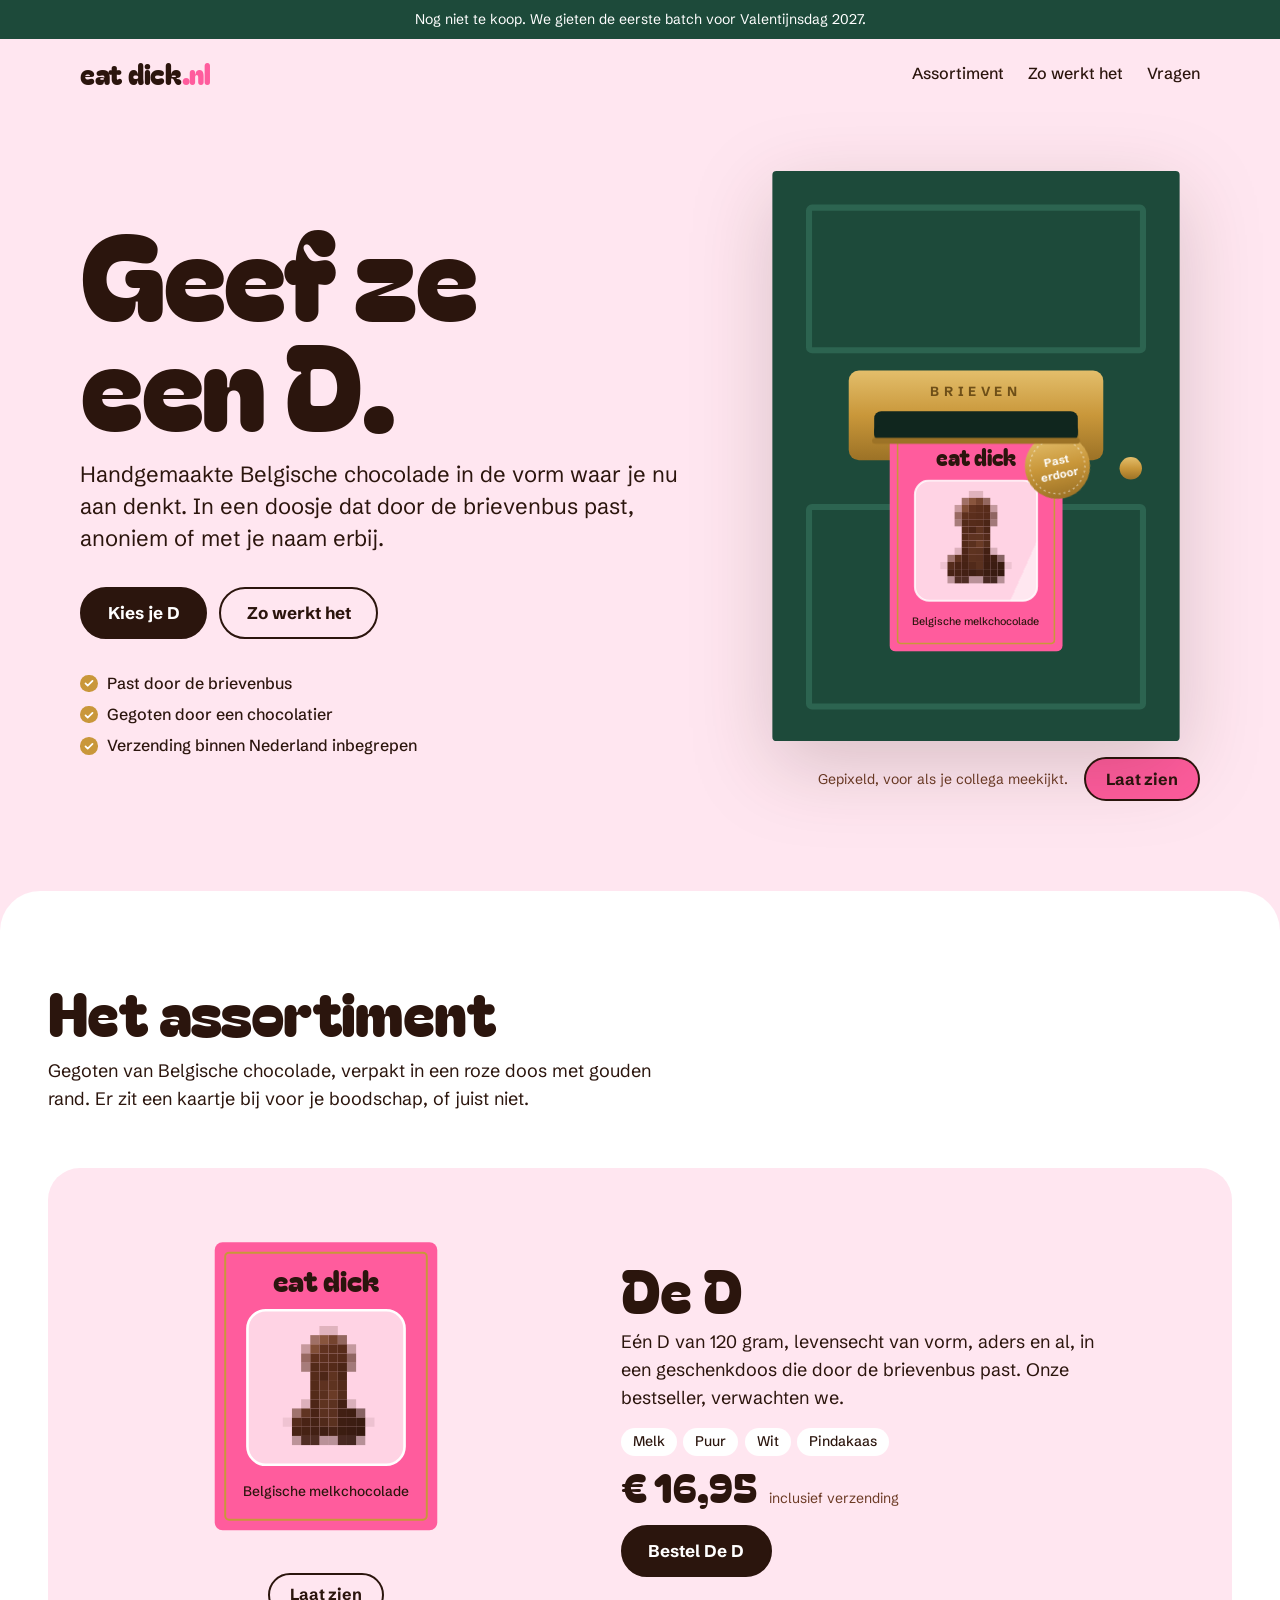
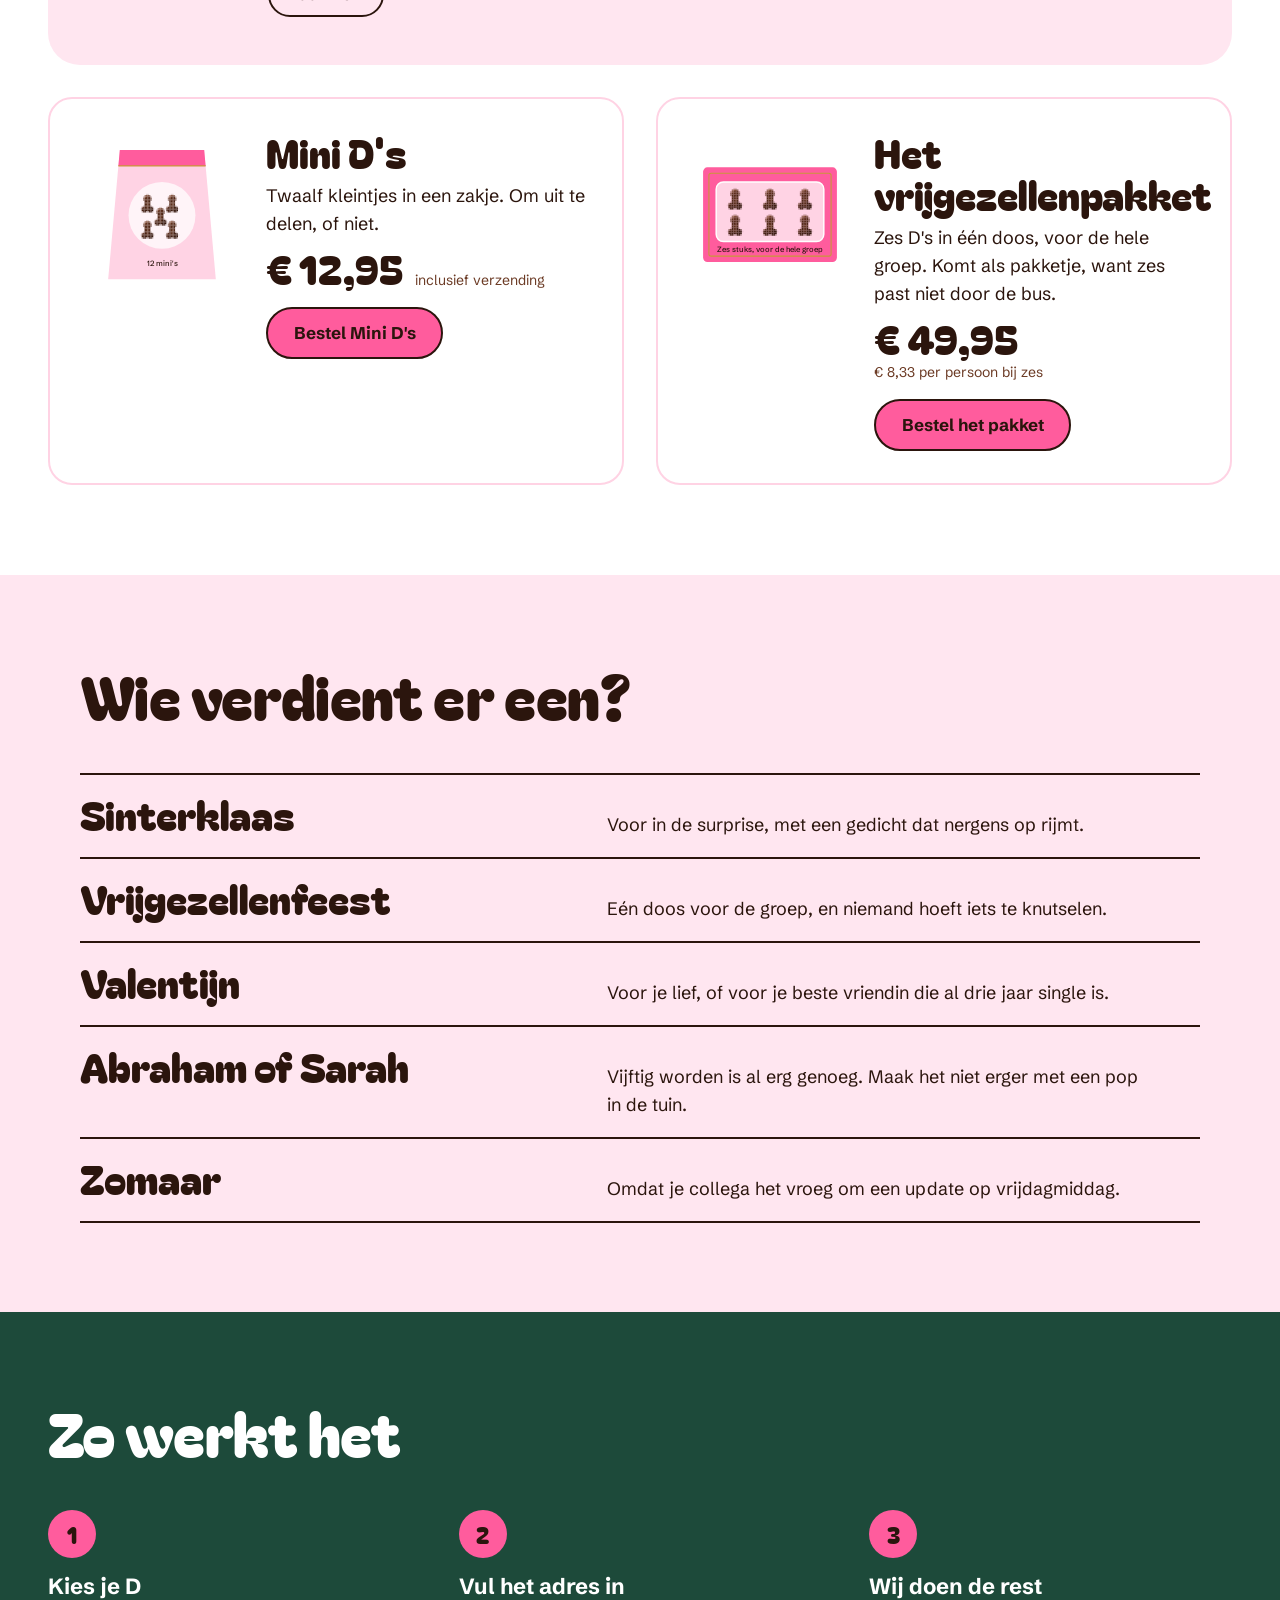
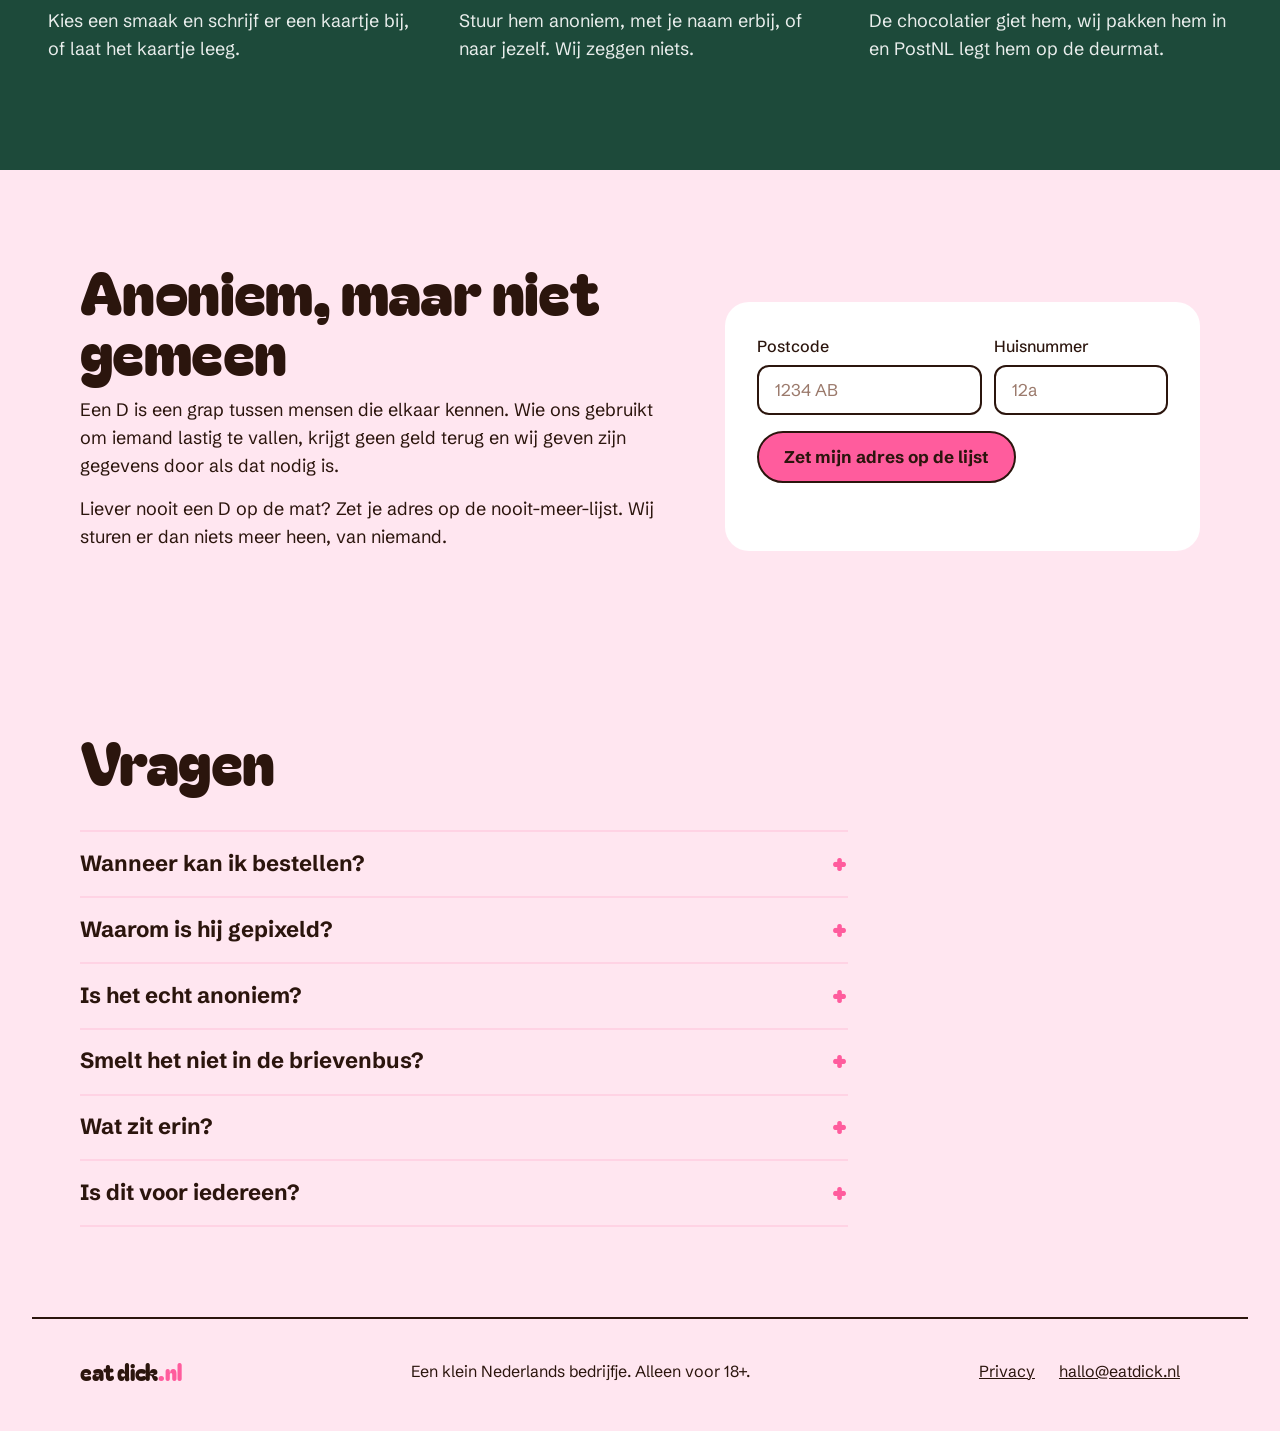
==== site/index.html @ e7f97c69 "Move the site into site/ and add the project brief and cost model The repo now holds the whole proje" ====
<!doctype html>
<html lang="nl">
<head>
  <meta charset="utf-8">
  <meta name="viewport" content="width=device-width, initial-scale=1">
  <title>eat dick — chocolade die door de brievenbus past</title>
  <meta name="description" content="Handgemaakte Belgische chocolade in de vorm waar je aan denkt. In een doosje dat door de brievenbus past, anoniem of met je naam erbij. Eerste batch voor Valentijnsdag 2027.">
  <meta name="theme-color" content="#1D4A3A">
  <link rel="icon" href="favicon.svg" type="image/svg+xml">
  <meta property="og:type" content="website">
  <meta property="og:url" content="https://eatdick.nl/">
  <meta property="og:title" content="Geef ze een D.">
  <meta property="og:description" content="Handgemaakte Belgische chocolade die door de brievenbus past. Anoniem of met je naam erbij.">
  <meta property="og:image" content="https://eatdick.nl/og.png">
  <meta name="twitter:card" content="summary_large_image">
  <link rel="preload" href="fonts/bagel-fat-one.woff2" as="font" type="font/woff2" crossorigin>
  <link rel="stylesheet" href="styles.css">
  <script src="config.js"></script>
  <script src="app.js" defer></script>
</head>
<body>
  <a class="skip" href="#assortiment">Naar het assortiment</a>

  <p class="notice">Nog niet te koop. We gieten de eerste batch voor <span data-launch>Valentijnsdag 2027</span>.</p>

  <header class="site-header">
    <a class="wordmark" href="/" aria-label="eat dick, naar de homepage">eat dick<span>.nl</span></a>
    <nav aria-label="Hoofdmenu">
      <a href="#assortiment">Assortiment</a>
      <a href="#zo-werkt-het">Zo werkt het</a>
      <a href="#vragen">Vragen</a>
    </nav>
  </header>

  <main>
    <!-- Hero -->
    <section class="hero" aria-labelledby="hero-title">
      <div class="hero-copy">
        <h1 id="hero-title">Geef ze een&nbsp;D.</h1>
        <p class="lede">Handgemaakte Belgische chocolade in de vorm waar je nu aan denkt. In een doosje dat door de brievenbus past, anoniem of met je naam erbij.</p>
        <div class="hero-actions">
          <a class="btn btn-primary" href="#assortiment">Kies je D</a>
          <a class="btn btn-quiet" href="#zo-werkt-het">Zo werkt het</a>
        </div>
        <ul class="assurances">
          <li>Past door de brievenbus</li>
          <li>Gegoten door een chocolatier</li>
          <li>Verzending binnen Nederland inbegrepen</li>
        </ul>
      </div>

      <figure class="hero-art">
        <svg viewBox="0 0 440 560" class="door" focusable="false" aria-hidden="true">
          <defs>
            <linearGradient id="choc" x1="0" y1="0" x2="1" y2="1">
              <stop offset="0" stop-color="#7A4128"/>
              <stop offset=".55" stop-color="#4A2416"/>
              <stop offset="1" stop-color="#2B150D"/>
            </linearGradient>
            <linearGradient id="brass" x1="0" y1="0" x2="0" y2="1">
              <stop offset="0" stop-color="#E3BE6B"/>
              <stop offset=".5" stop-color="#C9973A"/>
              <stop offset="1" stop-color="#9C7226"/>
            </linearGradient>
            <clipPath id="below-slot"><rect x="0" y="250" width="440" height="310"/></clipPath>
            <clipPath id="window"><rect x="25" y="52" width="120" height="118" rx="14"/></clipPath>
          </defs>

          <!-- the front door -->
          <rect x="20" y="0" width="400" height="560" rx="4" fill="#1D4A3A"/>
          <rect x="56" y="36" width="328" height="140" rx="3" fill="none" stroke="#2C6450" stroke-width="6"/>
          <rect x="56" y="330" width="328" height="196" rx="3" fill="none" stroke="#2C6450" stroke-width="6"/>
          <circle cx="372" cy="292" r="11" fill="url(#brass)"/>

          <!-- brass letterbox -->
          <rect x="95" y="196" width="250" height="88" rx="10" fill="url(#brass)"/>
          <text x="220" y="221" text-anchor="middle" class="engraving">BRIEVEN</text>
          <rect x="120" y="236" width="200" height="28" rx="7" fill="#10261E"/>

          <!-- the box, coming through -->
          <g clip-path="url(#below-slot)">
            <g class="parcel">
              <g transform="translate(135 252)">
                <rect width="170" height="220" rx="6" fill="#FF5C9D"/>
                <rect x="8" y="8" width="154" height="204" rx="3" fill="none" stroke="#C9973A" stroke-width="1.5"/>
                <text x="85" y="38" text-anchor="middle" class="box-mark">eat dick</text>
                <rect x="25" y="52" width="120" height="118" rx="14" fill="#FFD3E4"/>
                <use class="art-px" href="#dick-px" x="43" y="62" width="84" height="94"/>
                <use class="art-clear" href="#dick" x="43" y="62" width="84" height="94"/>
                <g clip-path="url(#window)">
                  <rect class="shine" x="-60" y="30" width="34" height="200" fill="#fff" opacity=".45" transform="rotate(24 85 111)"/>
                </g>
                <rect x="25" y="52" width="120" height="118" rx="14" fill="none" stroke="#fff" stroke-opacity=".8" stroke-width="2"/>
                <text x="85" y="194" text-anchor="middle" class="box-small">Belgische melkchocolade</text>
              </g>
              <g transform="translate(300 290) rotate(-12)">
                <circle r="32" fill="url(#brass)"/>
                <circle r="27" fill="none" stroke="#fff" stroke-opacity=".6" stroke-dasharray="2 3"/>
                <text y="-2" text-anchor="middle" class="seal">Past</text>
                <text y="12" text-anchor="middle" class="seal">erdoor</text>
              </g>
            </g>
          </g>
          <!-- lower lip of the slot, drawn over the box -->
          <rect x="120" y="250" width="200" height="14" rx="5" fill="#10261E"/>
          <rect x="118" y="262" width="204" height="6" rx="3" fill="#9C7226"/>
        </svg>
        <figcaption class="reveal-bar">
          <span>Gepixeld, voor als je collega meekijkt.</span>
          <button class="btn btn-secondary reveal" type="button" data-reveal aria-pressed="false">Laat zien</button>
        </figcaption>
      </figure>
    </section>

    <!-- Products -->
    <section id="assortiment" class="section full" aria-labelledby="assortiment-title">
      <div class="wrap">
      <h2 id="assortiment-title">Het assortiment</h2>
      <p class="section-intro">Gegoten van Belgische chocolade, verpakt in een roze doos met gouden rand. Er zit een kaartje bij voor je boodschap, of juist niet.</p>

      <article class="product product-featured" data-product="single">
        <div class="product-art">
          <svg viewBox="0 0 220 260" aria-hidden="true">
            <rect x="25" y="20" width="170" height="220" rx="6" fill="#FF5C9D"/>
            <rect x="33" y="28" width="154" height="204" rx="3" fill="none" stroke="#C9973A" stroke-width="1.5"/>
            <text x="110" y="58" text-anchor="middle" class="box-mark">eat dick</text>
            <rect x="50" y="72" width="120" height="118" rx="14" fill="#FFD3E4" stroke="#fff" stroke-width="2"/>
            <use class="art-px" href="#dick-px" x="70" y="84" width="84" height="94"/><use class="art-clear" href="#dick" x="70" y="84" width="84" height="94"/>
            <text x="110" y="214" text-anchor="middle" class="box-small">Belgische melkchocolade</text>
          </svg>
          <button class="btn btn-quiet reveal" type="button" data-reveal aria-pressed="false">Laat zien</button>
        </div>
        <div class="product-body">
          <h3>De D</h3>
          <p>Eén D van 120 gram, levensecht van vorm, aders en al, in een geschenkdoos die door de brievenbus past. Onze bestseller, verwachten we.</p>
          <ul class="flavours" aria-label="Smaken">
            <li>Melk</li><li>Puur</li><li>Wit</li><li>Pindakaas</li>
          </ul>
          <p class="price"><span data-price="single">€ 16,95</span> <small>inclusief verzending</small></p>
          <button class="btn btn-primary" type="button" data-order="single">Bestel De D</button>
        </div>
      </article>

      <div class="product-pair">
        <article class="product" data-product="mini">
          <div class="product-art" aria-hidden="true">
            <svg viewBox="0 0 220 220">
            <path d="M52 26h116l16 178H36z" fill="#FFD3E4"/>
            <path d="M52 26h116l2 22H50z" fill="#FF5C9D"/>
            <path d="M50 48h120" stroke="#C9973A" stroke-width="1.5"/>
            <circle cx="110" cy="116" r="46" fill="#fff" opacity=".75"/>
            <use class="art-px" href="#dick-px" x="78" y="86" width="24" height="27"/><use class="art-clear" href="#dick" x="78" y="86" width="24" height="27"/>
            <use class="art-px" href="#dick-px" x="112" y="86" width="24" height="27"/><use class="art-clear" href="#dick" x="112" y="86" width="24" height="27"/>
            <use class="art-px" href="#dick-px" x="96" y="104" width="24" height="27"/><use class="art-clear" href="#dick" x="96" y="104" width="24" height="27"/>
            <use class="art-px" href="#dick-px" x="78" y="122" width="24" height="27"/><use class="art-clear" href="#dick" x="78" y="122" width="24" height="27"/>
            <use class="art-px" href="#dick-px" x="112" y="122" width="24" height="27"/><use class="art-clear" href="#dick" x="112" y="122" width="24" height="27"/>
            <text x="110" y="186" text-anchor="middle" class="box-small">12 mini's</text>
          </svg>
          </div>
          <div class="product-body">
            <h3>Mini D's</h3>
            <p>Twaalf kleintjes in een zakje. Om uit te delen, of niet.</p>
            <p class="price"><span data-price="mini">€ 12,95</span> <small>inclusief verzending</small></p>
            <button class="btn btn-secondary" type="button" data-order="mini">Bestel Mini D's</button>
          </div>
        </article>

        <article class="product" data-product="party">
          <div class="product-art" aria-hidden="true">
            <svg viewBox="0 0 220 220">
            <rect x="18" y="50" width="184" height="130" rx="6" fill="#FF5C9D"/>
            <rect x="26" y="58" width="168" height="114" rx="3" fill="none" stroke="#C9973A" stroke-width="1.5"/>
            <rect x="36" y="70" width="148" height="82" rx="10" fill="#FFD3E4" stroke="#fff" stroke-width="2"/>
            <use class="art-px" href="#dick-px" x="48" y="78" width="28" height="31"/><use class="art-clear" href="#dick" x="48" y="78" width="28" height="31"/>
            <use class="art-px" href="#dick-px" x="96" y="78" width="28" height="31"/><use class="art-clear" href="#dick" x="96" y="78" width="28" height="31"/>
            <use class="art-px" href="#dick-px" x="144" y="78" width="28" height="31"/><use class="art-clear" href="#dick" x="144" y="78" width="28" height="31"/>
            <use class="art-px" href="#dick-px" x="48" y="114" width="28" height="31"/><use class="art-clear" href="#dick" x="48" y="114" width="28" height="31"/>
            <use class="art-px" href="#dick-px" x="96" y="114" width="28" height="31"/><use class="art-clear" href="#dick" x="96" y="114" width="28" height="31"/>
            <use class="art-px" href="#dick-px" x="144" y="114" width="28" height="31"/><use class="art-clear" href="#dick" x="144" y="114" width="28" height="31"/>
            <text x="110" y="166" text-anchor="middle" class="box-small">Zes stuks, voor de hele groep</text>
          </svg>
          </div>
          <div class="product-body">
            <h3>Het vrijgezellenpakket</h3>
            <p>Zes D's in één doos, voor de hele groep. Komt als pakketje, want zes past niet door de bus.</p>
            <p class="price"><span data-price="party">€ 49,95</span> <small><span data-price-pp="party">€ 8,33</span> per persoon bij zes</small></p>
            <button class="btn btn-secondary" type="button" data-order="party">Bestel het pakket</button>
          </div>
        </article>
      </div>
      </div>
    </section>

    <!-- Occasions -->
    <section class="section occasions" aria-labelledby="occasions-title">
      <h2 id="occasions-title">Wie verdient er een?</h2>
      <dl class="occasion-list">
        <div><dt>Sinterklaas</dt><dd>Voor in de surprise, met een gedicht dat nergens op rijmt.</dd></div>
        <div><dt>Vrijgezellenfeest</dt><dd>Eén doos voor de groep, en niemand hoeft iets te knutselen.</dd></div>
        <div><dt>Valentijn</dt><dd>Voor je lief, of voor je beste vriendin die al drie jaar single is.</dd></div>
        <div><dt>Abraham of Sarah</dt><dd>Vijftig worden is al erg genoeg. Maak het niet erger met een pop in de tuin.</dd></div>
        <div><dt>Zomaar</dt><dd>Omdat je collega het vroeg om een update op vrijdagmiddag.</dd></div>
      </dl>
    </section>

    <!-- How it works -->
    <section id="zo-werkt-het" class="section full" aria-labelledby="how-title">
      <div class="wrap">
      <h2 id="how-title">Zo werkt het</h2>
      <ol class="steps">
        <li>
          <h3>Kies je D</h3>
          <p>Kies een smaak en schrijf er een kaartje bij, of laat het kaartje leeg.</p>
        </li>
        <li>
          <h3>Vul het adres in</h3>
          <p>Stuur hem anoniem, met je naam erbij, of naar jezelf. Wij zeggen niets.</p>
        </li>
        <li>
          <h3>Wij doen de rest</h3>
          <p>De chocolatier giet hem, wij pakken hem in en PostNL legt hem op de deurmat.</p>
        </li>
      </ol>
      </div>
    </section>

    <!-- Policy -->
    <section id="nooit-meer" class="section policy" aria-labelledby="policy-title">
      <div class="policy-copy">
        <h2 id="policy-title">Anoniem, maar niet gemeen</h2>
        <p>Een D is een grap tussen mensen die elkaar kennen. Wie ons gebruikt om iemand lastig te vallen, krijgt geen geld terug en wij geven zijn gegevens door als dat nodig is.</p>
        <p>Liever nooit een D op de mat? Zet je adres op de nooit-meer-lijst. Wij sturen er dan niets meer heen, van niemand.</p>
      </div>
      <form class="optout" name="nooit-meer" method="POST" data-netlify="true" netlify-honeypot="bot-field" data-form="optout">
        <input type="hidden" name="form-name" value="nooit-meer">
        <p class="hp"><label>Niet invullen <input name="bot-field" tabindex="-1" autocomplete="off"></label></p>
        <div class="field-row">
          <label>Postcode
            <input name="postcode" required autocomplete="postal-code" inputmode="text" pattern="[1-9][0-9]{3}\s?[A-Za-z]{2}" placeholder="1234 AB">
          </label>
          <label>Huisnummer
            <input name="huisnummer" required autocomplete="address-line2" placeholder="12a">
          </label>
        </div>
        <button class="btn btn-secondary" type="submit">Zet mijn adres op de lijst</button>
        <p class="form-status" role="status" aria-live="polite"></p>
      </form>
    </section>

    <!-- FAQ -->
    <section id="vragen" class="section faq" aria-labelledby="faq-title">
      <h2 id="faq-title">Vragen</h2>
      <details>
        <summary>Wanneer kan ik bestellen?</summary>
        <p>We gieten de eerste batch voor <span data-launch>Valentijnsdag 2027</span>. Zet je op de lijst, dan krijg je als eerste een mail en <span data-discount>15</span>% korting op je eerste bestelling.</p>
      </details>
      <details>
        <summary>Waarom is hij gepixeld?</summary>
        <p>Omdat er misschien iemand over je schouder meekijkt. Druk op Laat zien, dan zie je hem zoals hij in de doos zit.</p>
      </details>
      <details>
        <summary>Is het echt anoniem?</summary>
        <p>Ja, als je dat kiest. De ontvanger ziet geen naam en geen afzender. Wij bewaren je gegevens wel, voor het geval iemand de grap niet grappig vindt.</p>
      </details>
      <details>
        <summary>Smelt het niet in de brievenbus?</summary>
        <p>Bij een hittegolf versturen we niet. We houden het weer in de gaten en sturen dan een dag later.</p>
      </details>
      <details>
        <summary>Wat zit erin?</summary>
        <p>Belgische chocolade met melk en soja. De pindakaassmaak bevat pinda. Alles wordt gemaakt in een keuken waar ook noten verwerkt worden.</p>
      </details>
      <details>
        <summary>Is dit voor iedereen?</summary>
        <p>Alleen voor 18 jaar en ouder, als afzender en als ontvanger.</p>
      </details>
    </section>
  </main>

  <footer class="site-footer">
    <p class="wordmark wordmark-small">eat dick<span>.nl</span></p>
    <p>Een klein Nederlands bedrijfje. Alleen voor 18+.</p>
    <p><a href="privacy.html">Privacy</a> <a href="mailto:hallo@eatdick.nl">hallo@eatdick.nl</a></p>
  </footer>

  <!-- Waitlist dialog (the "order" step) -->
  <dialog class="order" id="order" aria-labelledby="order-title">
    <form name="wachtlijst" method="POST" data-netlify="true" netlify-honeypot="bot-field" data-form="waitlist" class="order-form">
      <button class="close" type="button" data-close aria-label="Sluiten">×</button>
      <input type="hidden" name="form-name" value="wachtlijst">
      <input type="hidden" name="product">
      <input type="hidden" name="variant">
      <input type="hidden" name="prijs">
      <p class="hp"><label>Niet invullen <input name="bot-field" tabindex="-1" autocomplete="off"></label></p>

      <div class="order-step" data-step="form">
        <h2 id="order-title">De eerste batch komt eraan</h2>
        <p>We gieten de eerste D's voor <span data-launch>Valentijnsdag 2027</span>. Zet je op de lijst: je hoort het als eerste en krijgt <span data-discount>15</span>% korting op je eerste bestelling.</p>
        <p class="order-summary"><strong data-summary-name>De D</strong> <span data-summary-price>€ 16,95</span></p>

        <fieldset>
          <legend>Waar is hij voor?</legend>
          <div class="chips">
            <label><input type="radio" name="gelegenheid" value="sinterklaas" required> Sinterklaas</label>
            <label><input type="radio" name="gelegenheid" value="vrijgezellen"> Vrijgezellenfeest</label>
            <label><input type="radio" name="gelegenheid" value="valentijn"> Valentijn</label>
            <label><input type="radio" name="gelegenheid" value="verjaardag"> Verjaardag</label>
            <label><input type="radio" name="gelegenheid" value="zomaar"> Zomaar</label>
          </div>
        </fieldset>

        <fieldset>
          <legend>Hoe wil je hem versturen?</legend>
          <div class="chips">
            <label><input type="radio" name="verzending" value="anoniem" required> Anoniem</label>
            <label><input type="radio" name="verzending" value="met-naam"> Met mijn naam erbij</label>
            <label><input type="radio" name="verzending" value="naar-mezelf"> Naar mezelf</label>
          </div>
        </fieldset>

        <label class="field">E-mailadres
          <input type="email" name="email" required autocomplete="email" placeholder="jij@voorbeeld.nl">
        </label>

        <label class="consent">
          <input type="checkbox" name="toestemming" value="ja" required>
          <span>Ik ben 18 of ouder en wil één mail als de eerste batch klaar is. Afmelden kan altijd. <a href="privacy.html" target="_blank" rel="noopener">Privacy</a></span>
        </label>

        <button class="btn btn-primary btn-wide" type="submit">Zet me op de lijst</button>
        <p class="form-status" role="status" aria-live="polite"></p>
      </div>

      <div class="order-step" data-step="done" hidden>
        <h2 tabindex="-1" data-done-title>Je staat op de lijst</h2>
        <p>Zodra de eerste batch gegoten is, krijg je een mail met je kortingscode. Ken je iemand die er een verdient? Stuur deze site door.</p>
        <div class="share">
          <a class="btn btn-primary" data-share-whatsapp href="https://wa.me/?text=" target="_blank" rel="noopener">Deel via WhatsApp</a>
          <button class="btn btn-quiet" type="button" data-share-copy>Kopieer de link</button>
        </div>
      </div>
    </form>
  </dialog>

  <!-- Product illustrations -->
  <svg width="0" height="0" class="defs" aria-hidden="true" focusable="false">
    <defs>
      <linearGradient id="choc-us" gradientUnits="userSpaceOnUse" x1="0" y1="0" x2="84" y2="94"><stop offset="0" stop-color="#7A4128"/><stop offset=".55" stop-color="#4A2416"/><stop offset="1" stop-color="#2B150D"/></linearGradient>
      <symbol id="dick" viewBox="0 0 84 94">
        <circle cx="28" cy="76" r="15" fill="url(#choc-us)"/>
<circle cx="56" cy="76" r="15" fill="url(#choc-us)"/>
<path d="M42 70v12" stroke="#24110A" stroke-width="2" stroke-linecap="round" opacity=".45"/>
<rect x="28" y="24" width="28" height="56" rx="14" fill="url(#choc-us)"/>
<path d="M23 30C23 14 33 5 42 5s19 9 19 25c0 4-8 6-19 4C31 36 23 34 23 30z" fill="url(#choc-us)"/>
<path d="M26 32q16 8 32 0" fill="none" stroke="#24110A" stroke-width="2" stroke-linecap="round" opacity=".55"/>
<clipPath id="shaft-clip"><rect x="28" y="24" width="28" height="56" rx="14"/></clipPath>
<g clip-path="url(#shaft-clip)" fill="none" stroke-linecap="round" stroke-linejoin="round">
<g stroke="#1A0B05" stroke-width="3.4" opacity=".55" transform="translate(.9 .9)"><path d="M46 36c3 6-3 10 0 17s-4 11-1 19c1 3 2 5 2 8"/>
<path d="M45 55c4 0 7-3 8-8"/>
<path d="M36 44c2 5-2 9 1 15s-1 10 1 15"/></g>
<g stroke="#6E3B23" stroke-width="3"><path d="M46 36c3 6-3 10 0 17s-4 11-1 19c1 3 2 5 2 8"/>
<path d="M45 55c4 0 7-3 8-8"/>
<path d="M36 44c2 5-2 9 1 15s-1 10 1 15"/></g>
<g stroke="#B5795A" stroke-width="1" opacity=".8" transform="translate(-.6 -.6)"><path d="M46 36c3 6-3 10 0 17s-4 11-1 19c1 3 2 5 2 8"/>
<path d="M45 55c4 0 7-3 8-8"/>
<path d="M36 44c2 5-2 9 1 15s-1 10 1 15"/></g>
</g>
<path d="M31 18q5-8 14-8" fill="none" stroke="#D49A78" stroke-width="3" stroke-linecap="round" opacity=".75"/>
<path d="M18 72a10 10 0 0 1 8-8" fill="none" stroke="#B9785A" stroke-width="2.5" stroke-linecap="round" opacity=".55"/>
      </symbol>
      <symbol id="dick-px" viewBox="0 0 84 94"><rect x="35" y="0" width="7" height="7" fill="#64341F" opacity="0.2"/><rect x="42" y="0" width="7" height="7" fill="#62321F" opacity="0.2"/><rect x="28" y="7" width="7" height="7" fill="#6F3D27" opacity="0.66"/><rect x="35" y="7" width="7" height="7" fill="#89553D"/><rect x="42" y="7" width="7" height="7" fill="#75442F"/><rect x="49" y="7" width="7" height="7" fill="#5C2F1C" opacity="0.66"/><rect x="21" y="14" width="7" height="7" fill="#64331F" opacity="0.36"/><rect x="28" y="14" width="7" height="7" fill="#814E37"/><rect x="35" y="14" width="7" height="7" fill="#61321F"/><rect x="42" y="14" width="7" height="7" fill="#5B2E1C"/><rect x="49" y="14" width="7" height="7" fill="#582C1B"/><rect x="56" y="14" width="7" height="7" fill="#562B1A" opacity="0.35"/><rect x="21" y="21" width="7" height="7" fill="#61321E" opacity="0.65"/><rect x="28" y="21" width="7" height="7" fill="#5E301D"/><rect x="35" y="21" width="7" height="7" fill="#5B2E1C"/><rect x="42" y="21" width="7" height="7" fill="#582C1B"/><rect x="49" y="21" width="7" height="7" fill="#552A1A"/><rect x="56" y="21" width="7" height="7" fill="#522919" opacity="0.64"/><rect x="21" y="28" width="7" height="7" fill="#562C1A" opacity="0.52"/><rect x="28" y="28" width="7" height="7" fill="#532A19"/><rect x="35" y="28" width="7" height="7" fill="#562B1A"/><rect x="42" y="28" width="7" height="7" fill="#542A19"/><rect x="49" y="28" width="7" height="7" fill="#4B2516"/><rect x="56" y="28" width="7" height="7" fill="#492415" opacity="0.51"/><rect x="28" y="35" width="7" height="7" fill="#552B1A"/><rect x="35" y="35" width="7" height="7" fill="#4D2617"/><rect x="42" y="35" width="7" height="7" fill="#5F3320"/><rect x="49" y="35" width="7" height="7" fill="#4B2516"/><rect x="28" y="42" width="7" height="7" fill="#542A19"/><rect x="35" y="42" width="7" height="7" fill="#5E3220"/><rect x="42" y="42" width="7" height="7" fill="#5E3320"/><rect x="49" y="42" width="7" height="7" fill="#532A1A"/><rect x="28" y="49" width="7" height="7" fill="#532A19"/><rect x="35" y="49" width="7" height="7" fill="#5A301E"/><rect x="42" y="49" width="7" height="7" fill="#6A3B26"/><rect x="49" y="49" width="7" height="7" fill="#532C1B"/><rect x="21" y="56" width="7" height="7" fill="#4F2718" opacity="0.2"/><rect x="28" y="56" width="7" height="7" fill="#4D2517"/><rect x="35" y="56" width="7" height="7" fill="#5E3320"/><rect x="42" y="56" width="7" height="7" fill="#5C3220"/><rect x="49" y="56" width="7" height="7" fill="#432013"/><rect x="56" y="56" width="7" height="7" fill="#411F13" opacity="0.2"/><rect x="14" y="63" width="7" height="7" fill="#633624" opacity="0.61"/><rect x="21" y="63" width="7" height="7" fill="#603422"/><rect x="28" y="63" width="7" height="7" fill="#492315"/><rect x="35" y="63" width="7" height="7" fill="#5B311F"/><rect x="42" y="63" width="7" height="7" fill="#5A301F"/><rect x="49" y="63" width="7" height="7" fill="#411F13"/><rect x="56" y="63" width="7" height="7" fill="#3F1E12"/><rect x="63" y="63" width="7" height="7" fill="#3C1D12" opacity="0.61"/><rect x="7" y="70" width="7" height="7" fill="#4D2617" opacity="0.09"/><rect x="14" y="70" width="7" height="7" fill="#552C1C"/><rect x="21" y="70" width="7" height="7" fill="#492315"/><rect x="28" y="70" width="7" height="7" fill="#462214"/><rect x="35" y="70" width="7" height="7" fill="#512A1A"/><rect x="42" y="70" width="7" height="7" fill="#5A311F"/><rect x="49" y="70" width="7" height="7" fill="#3E1E12"/><rect x="56" y="70" width="7" height="7" fill="#3C1D12"/><rect x="63" y="70" width="7" height="7" fill="#391C11"/><rect x="70" y="70" width="7" height="7" fill="#371B10" opacity="0.09"/><rect x="14" y="77" width="7" height="7" fill="#482315"/><rect x="21" y="77" width="7" height="7" fill="#462214"/><rect x="28" y="77" width="7" height="7" fill="#432014"/><rect x="35" y="77" width="7" height="7" fill="#401F13"/><rect x="42" y="77" width="7" height="7" fill="#462316"/><rect x="49" y="77" width="7" height="7" fill="#3B1D11"/><rect x="56" y="77" width="7" height="7" fill="#391B11"/><rect x="63" y="77" width="7" height="7" fill="#361A10"/><rect x="14" y="84" width="7" height="7" fill="#462214" opacity="0.36"/><rect x="21" y="84" width="7" height="7" fill="#432014" opacity="0.92"/><rect x="28" y="84" width="7" height="7" fill="#401F13" opacity="0.92"/><rect x="35" y="84" width="7" height="7" fill="#3F1E12" opacity="0.36"/><rect x="42" y="84" width="7" height="7" fill="#3B1D11" opacity="0.36"/><rect x="49" y="84" width="7" height="7" fill="#391B11" opacity="0.92"/><rect x="56" y="84" width="7" height="7" fill="#361A10" opacity="0.92"/><rect x="63" y="84" width="7" height="7" fill="#35190F" opacity="0.36"/></symbol>
      
      
      
    </defs>
  </svg>
</body>
</html>
---- site/styles.css ----
/* eat dick — styles
   Palette: blush page, brand pink boxes, chocolate ink, brass details, front-door green. */

@font-face {
  font-family: "Bagel Fat One";
  src: url("fonts/bagel-fat-one.woff2") format("woff2");
  font-weight: 400;
  font-display: swap;
}
@font-face {
  font-family: "Schibsted Grotesk";
  src: url("fonts/schibsted-grotesk-400.woff2") format("woff2");
  font-weight: 400;
  font-display: swap;
}
@font-face {
  font-family: "Schibsted Grotesk";
  src: url("fonts/schibsted-grotesk-500.woff2") format("woff2");
  font-weight: 500;
  font-display: swap;
}
@font-face {
  font-family: "Schibsted Grotesk";
  src: url("fonts/schibsted-grotesk-700.woff2") format("woff2");
  font-weight: 700;
  font-display: swap;
}

:root {
  --blush: #FFE6F0;
  --pink: #FF5C9D;
  --pink-soft: #FFD3E4;
  --choc: #2B150D;
  --cocoa: #6B3A24;
  --brass: #C9973A;
  --door: #1D4A3A;
  --paper: #FFFFFF;

  --display: "Bagel Fat One", "Arial Rounded MT Bold", system-ui, sans-serif;
  --text: "Schibsted Grotesk", system-ui, -apple-system, "Segoe UI", sans-serif;

  --step--1: 0.875rem;
  --step-0: 1.125rem;
  --step-1: 1.375rem;
  --step-2: clamp(1.75rem, 1.2rem + 2vw, 2.5rem);
  --step-3: clamp(2.25rem, 1.4rem + 3.6vw, 3.75rem);
  --step-4: clamp(3.5rem, 1.8rem + 7.5vw, 7.5rem);

  --gutter: clamp(1rem, 4vw, 3rem);
  --measure: 34em;
  --radius-pill: 999px;
  --radius-box: 6px;
}

*, *::before, *::after { box-sizing: border-box; }

html { scroll-behavior: smooth; }
@media (prefers-reduced-motion: reduce) { html { scroll-behavior: auto; } }

body {
  margin: 0;
  background: var(--blush);
  color: var(--choc);
  font-family: var(--text);
  font-size: var(--step-0);
  line-height: 1.55;
  -webkit-font-smoothing: antialiased;
  text-rendering: optimizeLegibility;
}

h1, h2, h3 { margin: 0; font-weight: 400; }
p { margin: 0; }
a { color: inherit; }

:focus-visible {
  outline: 3px solid var(--door);
  outline-offset: 3px;
  border-radius: 4px;
}

.skip {
  position: absolute;
  left: 1rem;
  top: -3rem;
  background: var(--choc);
  color: var(--paper);
  padding: .5rem 1rem;
  border-radius: var(--radius-pill);
  z-index: 10;
}
.skip:focus { top: 1rem; }

/* Notice + header */
.notice {
  background: var(--door);
  color: var(--paper);
  text-align: center;
  font-size: var(--step--1);
  padding: .55rem var(--gutter);
}

.site-header {
  display: flex;
  align-items: center;
  justify-content: space-between;
  gap: 1rem;
  padding: 1.25rem var(--gutter);
  max-width: 76rem;
  margin: 0 auto;
}

.wordmark {
  font-family: var(--display);
  font-size: 1.75rem;
  line-height: 1;
  text-decoration: none;
  letter-spacing: -0.01em;
}
.wordmark span { color: var(--pink); }
.wordmark-small { font-size: 1.4rem; }

.site-header nav { display: flex; gap: 1.5rem; }
.site-header nav a {
  font-weight: 500;
  text-decoration: none;
  font-size: 1rem;
}
.site-header nav a:hover { text-decoration: underline; text-underline-offset: .25em; }

@media (max-width: 40rem) {
  .site-header nav { display: none; }
}

/* Buttons */
.btn {
  --btn-bg: var(--choc);
  --btn-fg: var(--paper);
  display: inline-flex;
  align-items: center;
  justify-content: center;
  gap: .5rem;
  min-height: 3.25rem;
  padding: .75rem 1.6rem;
  border: 2px solid var(--choc);
  border-radius: var(--radius-pill);
  background: var(--btn-bg);
  color: var(--btn-fg);
  font: 700 1.0625rem/1.2 var(--text);
  text-decoration: none;
  cursor: pointer;
  transition: transform .12s ease, background-color .12s ease;
}
.btn:active { transform: translateY(1px); }
.btn-primary:hover { --btn-bg: #4A2416; }
.btn-secondary { --btn-bg: var(--pink); --btn-fg: var(--choc); }
.btn-secondary:hover { --btn-bg: #FF7AB1; }
.btn-quiet { --btn-bg: transparent; --btn-fg: var(--choc); }
.btn-quiet:hover { --btn-bg: var(--pink-soft); }
.btn-wide { width: 100%; }

/* Hero */
.hero {
  display: grid;
  grid-template-columns: minmax(0, 1.15fr) minmax(0, .85fr);
  align-items: center;
  gap: clamp(2rem, 5vw, 5rem);
  max-width: 76rem;
  margin: 0 auto;
  padding: clamp(1.5rem, 5vw, 4rem) var(--gutter) clamp(3rem, 7vw, 6rem);
}

.hero h1 {
  font-family: var(--display);
  font-size: var(--step-4);
  line-height: .92;
  letter-spacing: -0.02em;
  color: var(--choc);
}

.lede {
  margin-top: 1.5rem;
  max-width: 30em;
  font-size: var(--step-1);
  line-height: 1.45;
}

.hero-actions {
  display: flex;
  flex-wrap: wrap;
  gap: .75rem;
  margin-top: 2rem;
}

.assurances {
  list-style: none;
  margin: 2rem 0 0;
  padding: 0;
  display: grid;
  gap: .4rem;
  font-size: 1rem;
  font-weight: 500;
}
.assurances li {
  display: flex;
  align-items: center;
  gap: .6rem;
}
.assurances li::before {
  content: "";
  flex: none;
  width: 1.1rem;
  height: 1.1rem;
  border-radius: 50%;
  background: var(--brass) url("data:image/svg+xml,%3Csvg xmlns='http://www.w3.org/2000/svg' viewBox='0 0 16 16'%3E%3Cpath d='M4 8.5l2.5 2.5L12 5.5' fill='none' stroke='white' stroke-width='2' stroke-linecap='round' stroke-linejoin='round'/%3E%3C/svg%3E") center / 80% no-repeat;
}

.hero-art { margin: 0; }
.door {
  display: block;
  width: 100%;
  max-width: 28rem;
  margin-left: auto;
  height: auto;
  filter: drop-shadow(0 24px 40px rgba(43, 21, 13, .18));
}

.engraving {
  font: 700 13px var(--text);
  letter-spacing: .35em;
  fill: #6E4F18;
}
.box-mark { font: 22px var(--display); fill: var(--choc); }
.box-small { font: 500 10.5px var(--text); fill: var(--choc); }
.seal { font: 700 11px var(--text); fill: #fff; }

/* The one orchestrated moment: the box drops through the letterbox. */
.parcel {
  transform: translateY(-235px);
  animation: post 1.1s cubic-bezier(.2, .9, .3, 1.15) .45s forwards;
}
.shine {
  animation: shine 1.2s ease-in-out 1.6s both;
}
@keyframes post {
  0%   { transform: translateY(-235px); }
  70%  { transform: translateY(6px); }
  100% { transform: translateY(0); }
}
@keyframes shine {
  from { transform: translateX(0) rotate(24deg); }
  to   { transform: translateX(260px) rotate(24deg); }
}
@media (prefers-reduced-motion: reduce) {
  .parcel { animation: none; transform: none; }
  .shine { animation: none; opacity: 0; }
}

@media (max-width: 52rem) {
  .hero { grid-template-columns: 1fr; }
  .hero-art { order: -1; }
  .door { max-width: 13rem; margin: 0 auto; }
}

/* Sections */
.section {
  max-width: 76rem;
  margin: 0 auto;
  padding: clamp(3rem, 7vw, 6rem) var(--gutter);
}
.section h2 {
  font-family: var(--display);
  font-size: var(--step-3);
  line-height: 1;
  letter-spacing: -0.01em;
}
.section-intro {
  margin-top: 1rem;
  max-width: var(--measure);
}

/* Products */
.section.full { max-width: none; }
.wrap { max-width: 76rem; margin: 0 auto; }
#assortiment {
  background: var(--paper);
  border-radius: 2.5rem 2.5rem 0 0;
}

.product h3 {
  font-family: var(--display);
  font-size: var(--step-2);
  line-height: 1.05;
}
.product-body > p { max-width: 28em; margin-top: .6rem; }

.product-featured {
  display: grid;
  grid-template-columns: minmax(0, .9fr) minmax(0, 1.1fr);
  align-items: center;
  gap: clamp(1.5rem, 5vw, 4rem);
  margin-top: clamp(2rem, 5vw, 3.5rem);
  padding: clamp(1.5rem, 4vw, 3rem);
  background: var(--blush);
  border-radius: 2rem;
}
.product-featured h3 { font-size: var(--step-3); }

.product-art svg { display: block; width: 100%; height: auto; }
.product-featured .product-art svg { max-width: 18rem; margin: 0 auto; }

.product-pair {
  display: grid;
  grid-template-columns: repeat(2, minmax(0, 1fr));
  gap: clamp(1rem, 3vw, 2rem);
  margin-top: clamp(1rem, 3vw, 2rem);
}
.product-pair .product {
  display: grid;
  grid-template-columns: 10rem minmax(0, 1fr);
  gap: 1.5rem;
  align-items: start;
  padding: clamp(1.25rem, 3vw, 2rem);
  border: 2px solid var(--pink-soft);
  border-radius: 1.5rem;
}

.flavours {
  list-style: none;
  display: flex;
  flex-wrap: wrap;
  gap: .4rem;
  margin: 1rem 0 0;
  padding: 0;
}
.flavours li {
  padding: .2rem .75rem;
  border-radius: var(--radius-pill);
  background: var(--paper);
  font-size: var(--step--1);
  font-weight: 500;
}

.price {
  display: flex;
  flex-wrap: wrap;
  align-items: baseline;
  gap: .25rem .75rem;
  margin: 1.25rem 0 1rem;
}
.price > span {
  font-family: var(--display);
  font-size: var(--step-2);
  line-height: 1;
}
.price small { font-size: var(--step--1); color: var(--cocoa); }

@media (max-width: 52rem) {
  .product-featured { grid-template-columns: 1fr; }
  .product-featured .product-art svg { max-width: 12rem; }
  .product-pair { grid-template-columns: 1fr; }
}
@media (max-width: 30rem) {
  .product-pair .product { grid-template-columns: 1fr; }
  .product-pair .product-art svg { max-width: 9rem; }
}

/* Occasions: a big typographic list */
.occasion-list {
  margin: clamp(1.5rem, 4vw, 3rem) 0 0;
  border-top: 2px solid var(--choc);
}
.occasion-list > div {
  display: grid;
  grid-template-columns: minmax(0, 1fr) minmax(0, 1.2fr);
  gap: .5rem 2rem;
  align-items: baseline;
  padding: 1.1rem 0;
  border-bottom: 2px solid var(--choc);
}
.occasion-list dt {
  font-family: var(--display);
  font-size: var(--step-2);
  line-height: 1.1;
}
.occasion-list dd { margin: 0; max-width: 30em; }
@media (max-width: 40rem) {
  .occasion-list > div { grid-template-columns: 1fr; }
}

/* Steps: a real sequence, so numbers belong here */
#zo-werkt-het { background: var(--door); color: var(--paper); }
.steps {
  list-style: none;
  counter-reset: step;
  margin-top: clamp(1.5rem, 4vw, 3rem);
  padding: 0;
  display: grid;
  grid-template-columns: repeat(3, minmax(0, 1fr));
  gap: clamp(1.5rem, 4vw, 3rem);
}
.steps li { counter-increment: step; }
.steps li::before {
  content: counter(step);
  display: grid;
  place-items: center;
  width: 3rem;
  height: 3rem;
  margin-bottom: 1rem;
  border-radius: 50%;
  background: var(--pink);
  color: var(--choc);
  font: 1.4rem/1 var(--display);
}
.steps h3 { font: 700 var(--step-1)/1.2 var(--text); margin-bottom: .4rem; }
.steps p { max-width: 24em; opacity: .9; }
@media (max-width: 52rem) {
  .steps { grid-template-columns: 1fr; }
}

/* Policy + opt-out */
.policy {
  display: grid;
  grid-template-columns: minmax(0, 1.1fr) minmax(0, .9fr);
  gap: clamp(2rem, 5vw, 4rem);
  align-items: end;
}
.policy-copy p { margin-top: 1rem; max-width: var(--measure); }
.optout {
  background: var(--paper);
  padding: clamp(1.25rem, 3vw, 2rem);
  border-radius: 1.5rem;
}
.field-row {
  display: grid;
  grid-template-columns: 1.3fr 1fr;
  gap: .75rem;
  margin-bottom: 1rem;
}
@media (max-width: 52rem) {
  .policy { grid-template-columns: 1fr; }
}

/* Forms */
label { font-weight: 500; font-size: 1rem; }
input[type="email"], input:not([type]), input[type="text"] {
  display: block;
  width: 100%;
  margin-top: .35rem;
  padding: .8rem 1rem;
  border: 2px solid var(--choc);
  border-radius: .75rem;
  background: var(--paper);
  color: var(--choc);
  font: 400 1.0625rem var(--text);
}
input::placeholder { color: #9B7A6C; }
.hp { position: absolute; left: -9999px; }
.form-status { margin-top: .75rem; font-size: 1rem; min-height: 1.5em; }
.form-status.is-error { color: #A3122E; }

/* FAQ */
.faq details {
  border-bottom: 2px solid var(--pink-soft);
  max-width: 48rem;
}
.faq details:first-of-type { margin-top: clamp(1.5rem, 4vw, 2.5rem); border-top: 2px solid var(--pink-soft); }
.faq summary {
  cursor: pointer;
  list-style: none;
  display: flex;
  justify-content: space-between;
  gap: 1rem;
  padding: 1.1rem 0;
  font-weight: 700;
  font-size: var(--step-1);
  line-height: 1.3;
}
.faq summary::-webkit-details-marker { display: none; }
.faq summary::after {
  content: "+";
  font: 1.6rem/1 var(--display);
  color: var(--pink);
  transition: transform .15s ease;
}
.faq details[open] summary::after { transform: rotate(45deg); }
.faq details p { padding-bottom: 1.25rem; max-width: var(--measure); }

/* Footer */
.site-footer {
  display: flex;
  flex-wrap: wrap;
  align-items: center;
  justify-content: space-between;
  gap: 1rem 2rem;
  max-width: 76rem;
  margin: 0 auto;
  padding: 2.5rem var(--gutter) 3rem;
  border-top: 2px solid var(--choc);
  font-size: 1rem;
}
.site-footer a { margin-right: 1.25rem; }

/* Order dialog */
.order {
  width: min(34rem, calc(100% - 2rem));
  max-height: calc(100dvh - 2rem);
  padding: 0;
  border: 0;
  border-radius: 1.75rem;
  background: var(--paper);
  color: var(--choc);
  box-shadow: 0 30px 80px rgba(43, 21, 13, .35);
}
.order::backdrop { background: rgba(29, 74, 58, .72); }
.order[open] { animation: rise .22s ease-out; }
@keyframes rise { from { transform: translateY(12px); opacity: 0; } }
@media (prefers-reduced-motion: reduce) { .order[open] { animation: none; } }

.order-form { position: relative; padding: clamp(1.5rem, 5vw, 2.25rem); }
.order h2 {
  font-family: var(--display);
  font-size: clamp(1.75rem, 1.2rem + 2.2vw, 2.4rem);
  line-height: 1.05;
  padding-right: 2.5rem;
  margin-bottom: .75rem;
}
.order-step > p { font-size: 1.0625rem; }
.order-summary {
  display: flex;
  justify-content: space-between;
  gap: 1rem;
  margin: 1.25rem 0;
  padding: .85rem 1.1rem;
  border-radius: 1rem;
  background: var(--blush);
}
.close {
  position: absolute;
  top: 1rem;
  right: 1rem;
  width: 2.5rem;
  height: 2.5rem;
  border: 0;
  border-radius: 50%;
  background: var(--blush);
  color: var(--choc);
  font-size: 1.6rem;
  line-height: 1;
  cursor: pointer;
}
fieldset { border: 0; padding: 0; margin: 0 0 1.1rem; }
legend { font-weight: 700; margin-bottom: .5rem; font-size: 1rem; }
.chips { display: flex; flex-wrap: wrap; gap: .45rem; }
.chips label {
  position: relative;
  display: inline-flex;
  align-items: center;
  padding: .45rem .95rem;
  border: 2px solid var(--pink-soft);
  border-radius: var(--radius-pill);
  cursor: pointer;
  font-size: .975rem;
}
.chips input { position: absolute; opacity: 0; inset: 0; margin: 0; cursor: pointer; }
.chips label:has(input:checked) { background: var(--pink); border-color: var(--pink); }
.chips label:has(input:focus-visible) { outline: 3px solid var(--door); outline-offset: 2px; }

.field { display: block; margin-bottom: 1rem; }
.consent {
  display: flex;
  gap: .65rem;
  align-items: flex-start;
  margin-bottom: 1.25rem;
  font-weight: 400;
  font-size: .9375rem;
  line-height: 1.45;
}
.consent input { width: 1.2rem; height: 1.2rem; margin-top: .15rem; accent-color: var(--choc); flex: none; }

.share { display: flex; flex-wrap: wrap; gap: .75rem; margin-top: 1.5rem; }
[data-done-title]:focus { outline: none; }

.defs { position: absolute; width: 0; height: 0; overflow: hidden; }

/* Legal page */
.legal h3 { font: 700 var(--step-1)/1.3 var(--text); margin-top: 2rem; }
.legal p { max-width: var(--measure); margin-top: .5rem; }

/* Censored by default; the reveal button uncensors every illustration on the page. */
.art-clear { display: none; }
.uncensored .art-clear { display: inline; }
.uncensored .art-px { display: none; }

.reveal-bar {
  display: flex;
  flex-wrap: wrap;
  align-items: center;
  justify-content: flex-end;
  gap: .5rem 1rem;
  max-width: 28rem;
  margin: 1rem 0 0 auto;
  font-size: var(--step--1);
  color: var(--cocoa);
}
.reveal { min-height: 2.75rem; padding: .5rem 1.25rem; font-size: 1rem; }
@media (max-width: 52rem) {
  .reveal-bar { justify-content: center; margin: .75rem auto 0; }
}
.product-featured .product-art { display: grid; justify-items: center; gap: 1rem; }
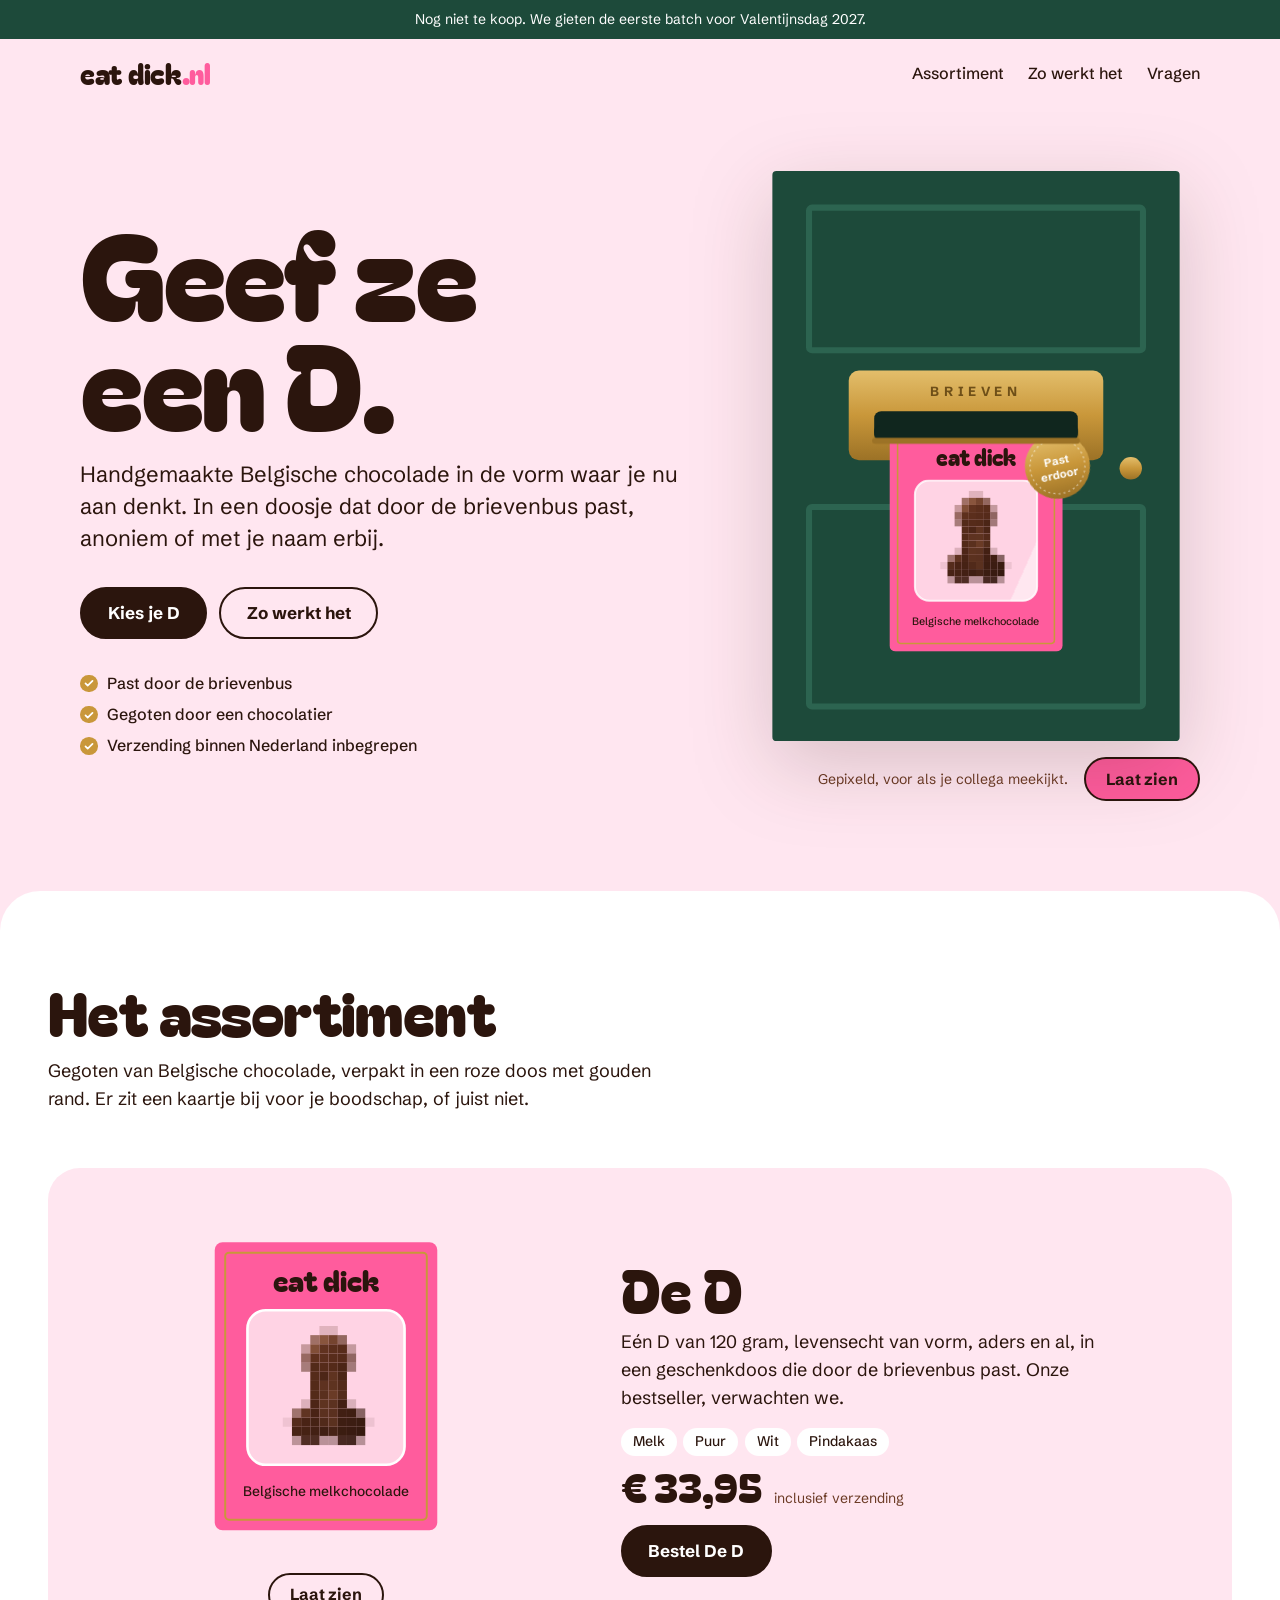
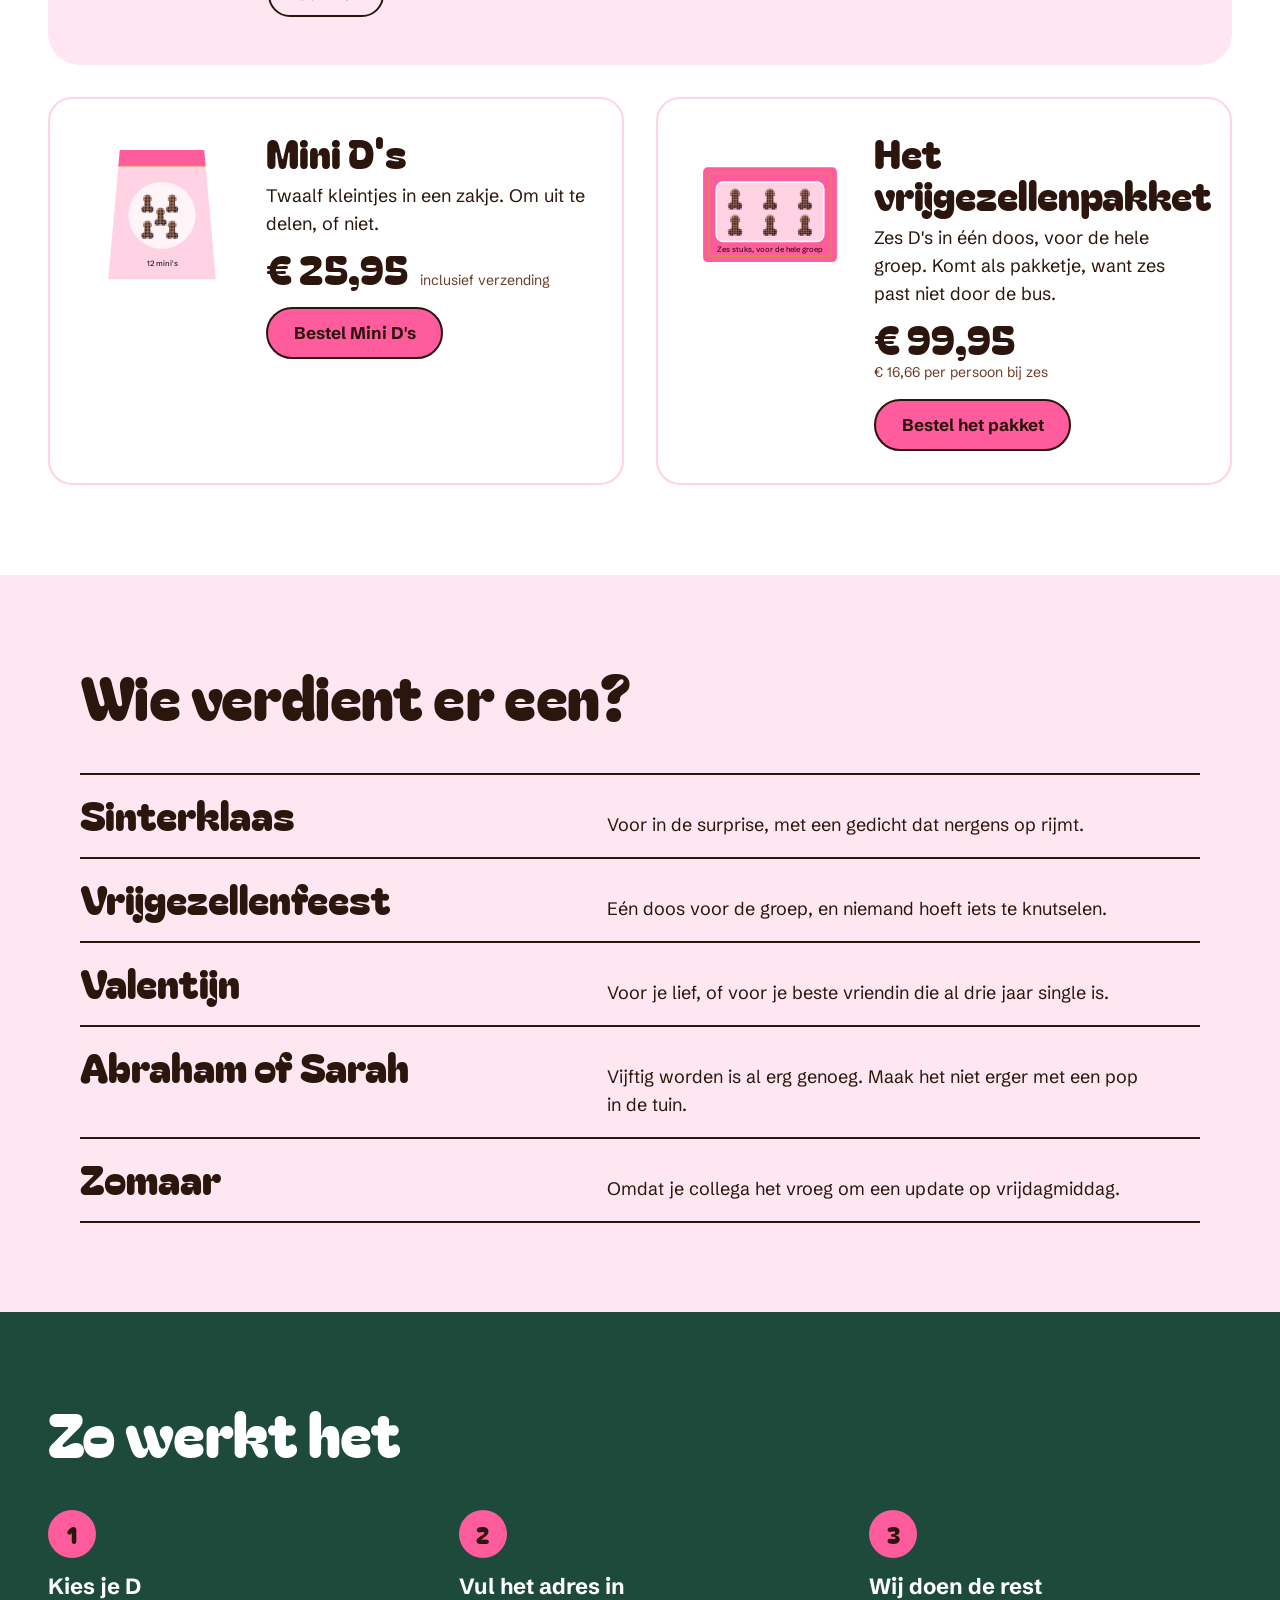
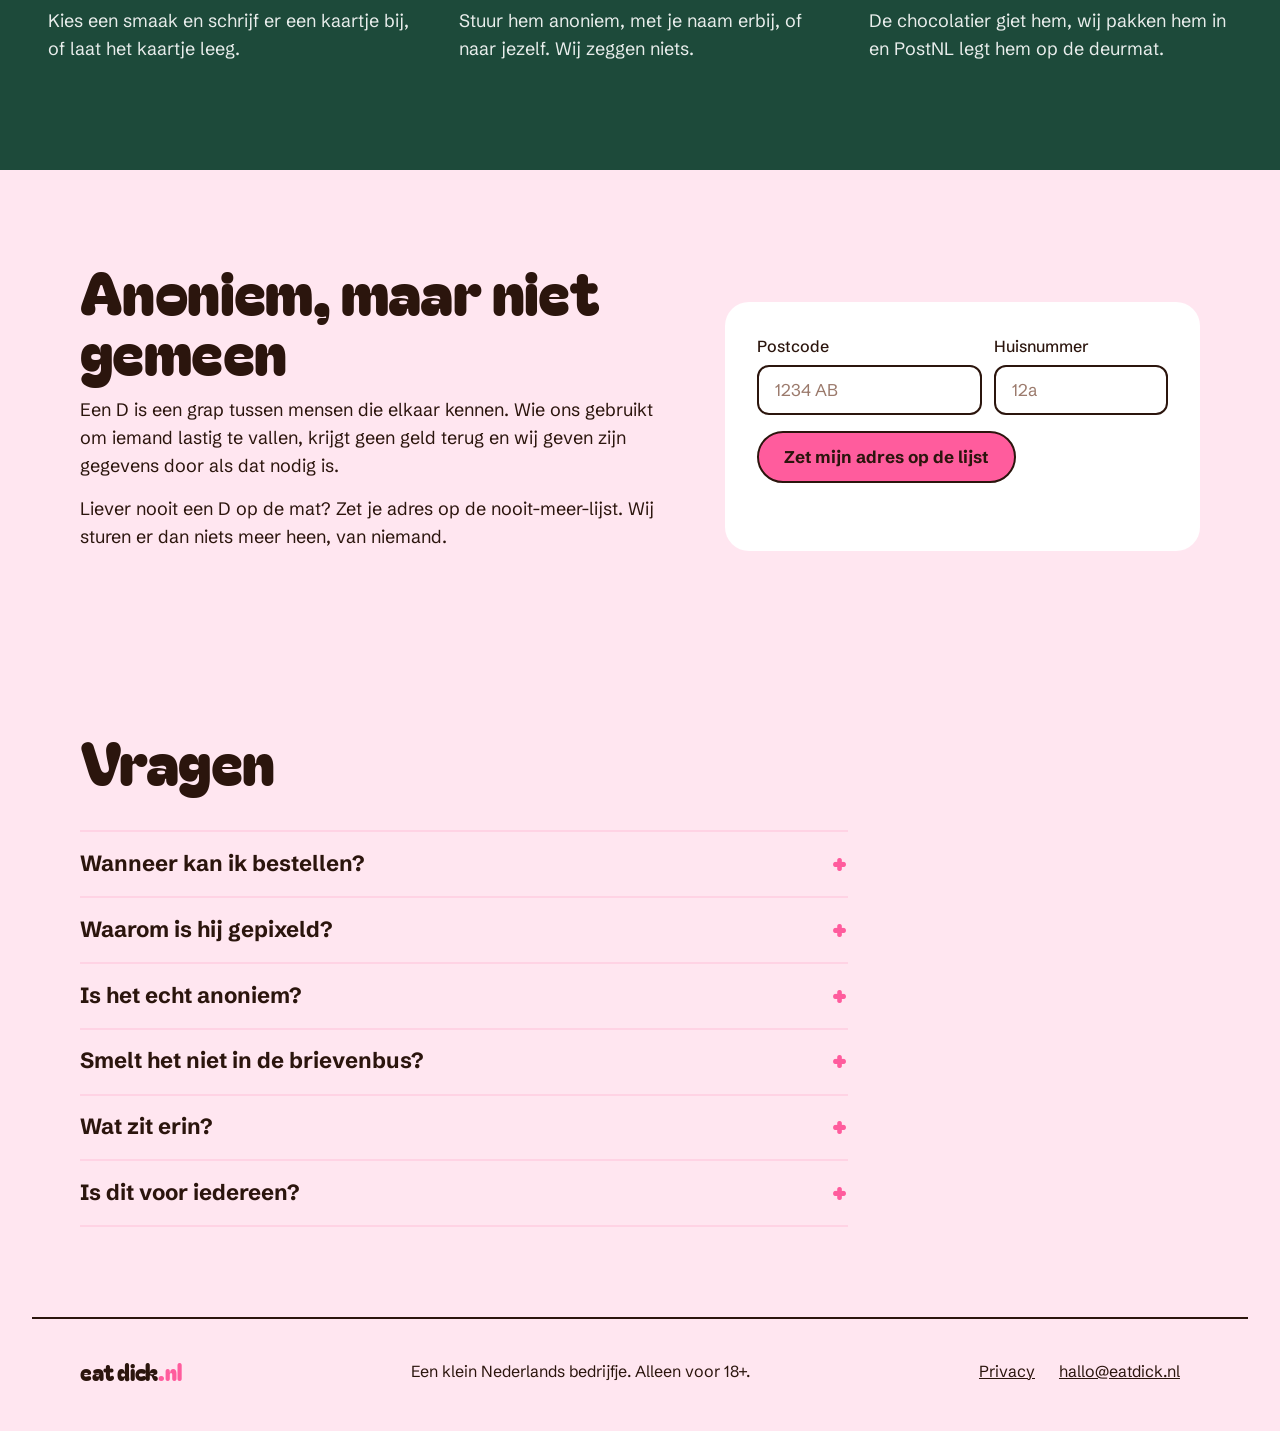
==== commit fcb00a1a: "Drop the price A/B test and show premium prices to everyone Every visitor now sees € 33,95 / € 25,95" ====
--- a/site/index.html
+++ b/site/index.html
@@ -136,7 +136,7 @@
           <ul class="flavours" aria-label="Smaken">
             <li>Melk</li><li>Puur</li><li>Wit</li><li>Pindakaas</li>
           </ul>
-          <p class="price"><span data-price="single">€ 16,95</span> <small>inclusief verzending</small></p>
+          <p class="price"><span data-price="single">€ 33,95</span> <small>inclusief verzending</small></p>
           <button class="btn btn-primary" type="button" data-order="single">Bestel De D</button>
         </div>
       </article>
@@ -160,7 +160,7 @@
           <div class="product-body">
             <h3>Mini D's</h3>
             <p>Twaalf kleintjes in een zakje. Om uit te delen, of niet.</p>
-            <p class="price"><span data-price="mini">€ 12,95</span> <small>inclusief verzending</small></p>
+            <p class="price"><span data-price="mini">€ 25,95</span> <small>inclusief verzending</small></p>
             <button class="btn btn-secondary" type="button" data-order="mini">Bestel Mini D's</button>
           </div>
         </article>
@@ -183,7 +183,7 @@
           <div class="product-body">
             <h3>Het vrijgezellenpakket</h3>
             <p>Zes D's in één doos, voor de hele groep. Komt als pakketje, want zes past niet door de bus.</p>
-            <p class="price"><span data-price="party">€ 49,95</span> <small><span data-price-pp="party">€ 8,33</span> per persoon bij zes</small></p>
+            <p class="price"><span data-price="party">€ 99,95</span> <small><span data-price-pp="party">€ 16,66</span> per persoon bij zes</small></p>
             <button class="btn btn-secondary" type="button" data-order="party">Bestel het pakket</button>
           </div>
         </article>
@@ -296,7 +296,7 @@
       <div class="order-step" data-step="form">
         <h2 id="order-title">De eerste batch komt eraan</h2>
         <p>We gieten de eerste D's voor <span data-launch>Valentijnsdag 2027</span>. Zet je op de lijst: je hoort het als eerste en krijgt <span data-discount>15</span>% korting op je eerste bestelling.</p>
-        <p class="order-summary"><strong data-summary-name>De D</strong> <span data-summary-price>€ 16,95</span></p>
+        <p class="order-summary"><strong data-summary-name>De D</strong> <span data-summary-price>€ 33,95</span></p>
 
         <fieldset>
           <legend>Waar is hij voor?</legend>
